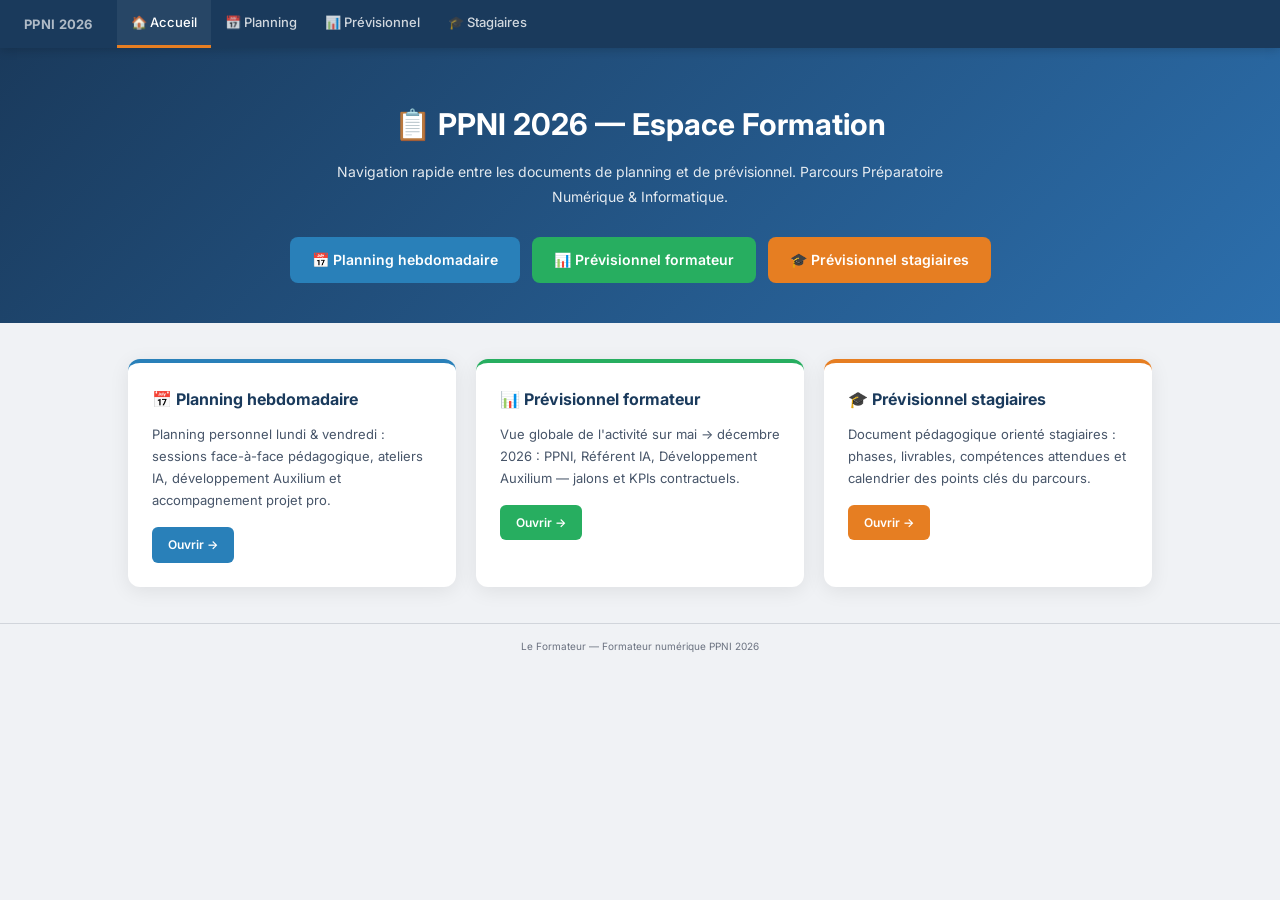
==== index.html @ 89e68cf4 "Initial commit — PPNI 2026 planning (arborescence restructurée)" ====
<!doctype html>
<html lang="fr">
  <head>
    <meta charset="UTF-8" />
    <meta name="viewport" content="width=device-width, initial-scale=1" />
    <title>Accueil — PPNI 2026</title>
    <link rel="preconnect" href="https://fonts.googleapis.com" />
    <link rel="preconnect" href="https://fonts.gstatic.com" crossorigin />
    <link
      href="https://fonts.googleapis.com/css2?family=Inter:wght@400;500;600;700&display=swap"
      rel="stylesheet"
    />
    <link rel="stylesheet" href="css/shared.css" />
    <style>
      .hero {
        background: linear-gradient(
          135deg,
          var(--brand-dark) 0%,
          var(--brand-mid) 100%
        );
        color: white;
        padding: 52px 32px 40px;
        text-align: center;
      }
      .hero h1 {
        font-size: 30px;
        font-weight: 700;
        margin-bottom: 12px;
      }
      .hero p {
        font-size: 14px;
        opacity: 0.88;
        max-width: 620px;
        margin: 0 auto 28px;
        line-height: 1.75;
      }
      .hero-nav {
        display: flex;
        flex-wrap: wrap;
        gap: 12px;
        justify-content: center;
      }
      .hero-nav a {
        display: inline-flex;
        align-items: center;
        gap: 7px;
        padding: 12px 22px;
        border-radius: 8px;
        text-decoration: none;
        font-weight: 600;
        font-size: 14px;
        color: white;
        transition:
          transform 0.18s,
          box-shadow 0.18s;
      }
      .hero-nav a:hover {
        transform: translateY(-2px);
        box-shadow: 0 8px 20px rgba(0, 0, 0, 0.22);
      }
      .btn-plan {
        background: #2980b9;
      }
      .btn-prev {
        background: #27ae60;
      }
      .btn-stag {
        background: #e67e22;
      }
      .card-grid {
        display: grid;
        grid-template-columns: repeat(auto-fit, minmax(280px, 1fr));
        gap: 20px;
        max-width: 1080px;
        margin: 36px auto;
        padding: 0 28px;
      }
      .card {
        background: white;
        border-radius: 12px;
        padding: 24px;
        box-shadow: 0 4px 20px rgba(0, 0, 0, 0.08);
        border-top: 4px solid;
        transition:
          transform 0.2s,
          box-shadow 0.2s;
      }
      .card:hover {
        transform: translateY(-3px);
        box-shadow: 0 8px 28px rgba(0, 0, 0, 0.13);
      }
      .card.c1 {
        border-color: #2980b9;
      }
      .card.c2 {
        border-color: #27ae60;
      }
      .card.c3 {
        border-color: #e67e22;
      }
      .card h2 {
        font-size: 16px;
        font-weight: 700;
        margin-bottom: 10px;
        color: var(--brand-dark);
      }
      .card p {
        font-size: 13px;
        line-height: 1.7;
        color: #475569;
        margin-bottom: 16px;
      }
      .card a.btn {
        display: inline-flex;
        align-items: center;
        gap: 6px;
        padding: 8px 16px;
        border-radius: 6px;
        text-decoration: none;
        font-weight: 600;
        font-size: 12px;
        color: white;
      }
      .card.c1 a.btn {
        background: #2980b9;
      }
      .card.c2 a.btn {
        background: #27ae60;
      }
      .card.c3 a.btn {
        background: #e67e22;
      }
      @media (max-width: 640px) {
        .hero {
          padding: 32px 16px 24px;
        }
        .hero h1 {
          font-size: 22px;
        }
        .card-grid {
          padding: 0 16px;
        }
      }
      @media print {
        .topbar {
          display: none;
        }
      }
    </style>
  </head>
  <body>
    <nav class="topbar">
      <span class="topbar-brand">PPNI 2026</span>
      <a href="index.html" class="active">🏠 Accueil</a>
      <a href="planning.html">📅 Planning</a>
      <a href="previsionnel.html">📊 Prévisionnel</a>
      <a href="previsionnel_stagiaire.html">🎓 Stagiaires</a>
    </nav>

    <div class="hero">
      <h1>📋 PPNI 2026 — Espace Formation</h1>
      <p>
        Navigation rapide entre les documents de planning et de prévisionnel.
        Parcours Préparatoire Numérique &amp; Informatique.
      </p>
      <div class="hero-nav">
        <a class="btn-plan" href="planning.html">📅 Planning hebdomadaire</a>
        <a class="btn-prev" href="previsionnel.html"
          >📊 Prévisionnel formateur</a
        >
        <a class="btn-stag" href="previsionnel_stagiaire.html"
          >🎓 Prévisionnel stagiaires</a
        >
      </div>
    </div>

    <div class="card-grid">
      <div class="card c1">
        <h2>📅 Planning hebdomadaire</h2>
        <p>
          Planning personnel lundi &amp; vendredi : sessions face-à-face
          pédagogique, ateliers IA, développement Auxilium et accompagnement
          projet pro.
        </p>
        <a class="btn" href="planning.html">Ouvrir →</a>
      </div>
      <div class="card c2">
        <h2>📊 Prévisionnel formateur</h2>
        <p>
          Vue globale de l'activité sur mai → décembre 2026 : PPNI, Référent IA,
          Développement Auxilium — jalons et KPIs contractuels.
        </p>
        <a class="btn" href="previsionnel.html">Ouvrir →</a>
      </div>
      <div class="card c3">
        <h2>🎓 Prévisionnel stagiaires</h2>
        <p>
          Document pédagogique orienté stagiaires : phases, livrables,
          compétences attendues et calendrier des points clés du parcours.
        </p>
        <a class="btn" href="previsionnel_stagiaire.html">Ouvrir →</a>
      </div>
    </div>

    <div class="footer">Le Formateur — Formateur numérique PPNI 2026</div>
  </body>
</html>
---- css/shared.css ----
/* ═══════════════════════════════════════════════
   PPNI 2026 — Styles partagés
   Harmonisation web moderne + impression A4 paysage
   ═══════════════════════════════════════════════ */

/* ── Google Font (Inter) ── */
@import url("https://fonts.googleapis.com/css2?family=Inter:wght@400;500;600;700&display=swap");

/* ── RESET ── */
*,
*::before,
*::after {
  box-sizing: border-box;
  margin: 0;
  padding: 0;
}

/* ── VARIABLES ── */
:root {
  --brand-dark: #1a3a5c;
  --brand-mid: #2c6fad;
  --brand-light: #e8eef7;
  --green: #27ae60;
  --green-light: #d5f5e3;
  --orange: #e67e22;
  --orange-light: #fdebd0;
  --blue: #2980b9;
  --blue-light: #d6e9f8;
  --red: #c0392b;
  --purple: #6c3483;
  --gray-bg: #f0f2f5;
  --gray-border: #e0e0e0;
  --text: #1f2937;
  --text-muted: #6b7280;
  --white: #ffffff;
  --shadow-sm: 0 1px 4px rgba(0, 0, 0, 0.07);
  --shadow-md: 0 4px 16px rgba(0, 0, 0, 0.1);
  --radius: 8px;
  --radius-sm: 5px;
}

/* ── BASE ── */
html {
  scroll-behavior: smooth;
}
body {
  font-family: "Inter", "Segoe UI", Arial, sans-serif;
  font-size: 13px;
  line-height: 1.6;
  background: var(--gray-bg);
  color: var(--text);
}

/* ── TOPBAR ── */
.topbar {
  position: sticky;
  top: 0;
  z-index: 100;
  display: flex;
  align-items: center;
  gap: 0;
  background: var(--brand-dark);
  padding: 0 24px;
  height: 48px;
  box-shadow: 0 2px 10px rgba(0, 0, 0, 0.18);
}
.topbar-brand {
  font-weight: 700;
  font-size: 13px;
  color: rgba(255, 255, 255, 0.65);
  margin-right: 24px;
  white-space: nowrap;
  letter-spacing: 0.3px;
}
.topbar a {
  display: inline-flex;
  align-items: center;
  height: 48px;
  padding: 0 14px;
  color: rgba(255, 255, 255, 0.8);
  text-decoration: none;
  font-size: 13px;
  font-weight: 500;
  border-bottom: 3px solid transparent;
  transition:
    color 0.15s,
    border-color 0.15s,
    background 0.15s;
}
.topbar a:hover {
  color: #fff;
  background: rgba(255, 255, 255, 0.08);
  border-bottom-color: rgba(255, 255, 255, 0.4);
}
.topbar a.active {
  color: #fff;
  border-bottom-color: var(--orange);
  background: rgba(255, 255, 255, 0.06);
}

/* ── PAGE WRAPPER ── */
.page-wrapper {
  max-width: 1280px;
  margin: 0 auto;
  padding: 24px 28px;
}

/* ── DOC HEADER ── */
.doc-header {
  background: linear-gradient(
    135deg,
    var(--brand-dark) 0%,
    var(--brand-mid) 100%
  );
  color: white;
  padding: 20px 24px;
  border-radius: var(--radius);
  margin-bottom: 18px;
  box-shadow: var(--shadow-md);
}
.doc-header h1 {
  font-size: 20px;
  font-weight: 700;
  margin-bottom: 6px;
}
.doc-header .meta {
  font-size: 12px;
  opacity: 0.88;
  line-height: 1.7;
}

/* ── SECTION BOX ── */
.section-box {
  background: var(--white);
  border-radius: var(--radius);
  box-shadow: var(--shadow-md);
  margin-bottom: 18px;
  overflow: hidden;
}
.section-box h2 {
  background: linear-gradient(
    135deg,
    var(--brand-dark) 0%,
    var(--brand-mid) 100%
  );
  color: white;
  padding: 10px 18px;
  font-size: 14px;
  font-weight: 600;
}
.section-box h2.gantt-title {
  background: #2c3e50;
}
.section-box h2.livrable-title {
  background: var(--red);
}
.section-box h2.kpi-title {
  background: var(--purple);
}

/* ── AXES SUMMARY CARDS ── */
.axes-summary {
  display: grid;
  grid-template-columns: repeat(auto-fit, minmax(280px, 1fr));
  gap: 14px;
  margin-bottom: 18px;
}
.axe-card {
  background: var(--white);
  border-radius: var(--radius);
  padding: 14px 18px;
  box-shadow: var(--shadow-sm);
  border-left: 5px solid;
}
.axe-card.phase1 {
  border-color: var(--blue);
  background: var(--blue-light);
}
.axe-card.phase2-axe1 {
  border-color: var(--green);
  background: var(--green-light);
}
.axe-card.phase2-axe2 {
  border-color: var(--orange);
  background: var(--orange-light);
}
.axe-card.ppni {
  border-color: var(--blue);
  background: var(--blue-light);
}
.axe-card.ia {
  border-color: var(--orange);
  background: var(--orange-light);
}
.axe-card.auxilium {
  border-color: var(--green);
  background: var(--green-light);
}
.axe-card h3 {
  font-size: 13px;
  font-weight: 600;
  margin-bottom: 6px;
}
.axe-card p {
  font-size: 11px;
  line-height: 1.5;
  color: #374151;
}

/* ── GANTT TABLE ── */
.gantt-scroll {
  overflow-x: auto;
}
table.gantt {
  width: 100%;
  border-collapse: collapse;
  font-size: 10px;
}
table.gantt th {
  background: #f5f5f5;
  color: #333;
  padding: 7px 4px;
  text-align: center;
  border: 1px solid #d0d0d0;
  font-weight: 600;
  white-space: nowrap;
}
table.gantt th.label-col {
  background: var(--brand-light);
  text-align: left;
  width: 175px;
  position: sticky;
  left: 0;
  z-index: 2;
}
table.gantt td {
  border: 1px solid var(--gray-border);
  padding: 2px;
  height: 28px;
  text-align: center;
  vertical-align: middle;
}
td.label {
  background: var(--brand-light);
  font-weight: 600;
  padding: 4px 10px;
  border: 1px solid #d0d0d0;
  width: 175px;
  position: sticky;
  left: 0;
  z-index: 1;
  font-size: 11px;
}
td.label-sub {
  background: #f5f5f5;
  padding: 3px 10px 3px 22px;
  font-size: 10px;
  color: #666;
  font-style: italic;
  border: 1px solid #d0d0d0;
  width: 175px;
  position: sticky;
  left: 0;
  z-index: 1;
}

/* Cell classes */
.phase1-cell {
  background: #dbeafe;
  color: #1e3a8a;
  font-weight: 500;
}
.axe1-cell {
  background: var(--green-light);
  color: #14532d;
  font-weight: 500;
}
.axe2-cell {
  background: var(--orange-light);
  color: #7c2d12;
  font-weight: 500;
}
.conge-cell {
  background: #f3f4f6;
  color: #9ca3af;
  font-style: italic;
}
.empty-cell {
  background: #fafafa;
}
.empty-m {
  background: #f4f4f4;
}

td.b-ppni {
  background: var(--blue);
}
td.b-ppni-l {
  background: #6dafd4;
}
td.b-ia {
  background: var(--orange);
}
td.b-ia-l {
  background: #f0a050;
}
td.b-aux {
  background: var(--green);
}
td.b-aux-l {
  background: #58c882;
}
td.conge {
  background: repeating-linear-gradient(
    45deg,
    #ffe5e5 0px,
    #ffe5e5 5px,
    #fff5f5 5px,
    #fff5f5 10px
  );
}
td.ms-ppni {
  background: var(--blue);
  border-right: 4px solid var(--red) !important;
}
td.ms-ia {
  background: var(--orange);
  border-right: 4px solid var(--red) !important;
}
td.ms-aux {
  background: var(--green);
  border-right: 4px solid var(--red) !important;
}
th.conge-th {
  background: var(--red) !important;
  font-style: italic;
  font-size: 10px !important;
}

/* Section headers */
tr.sec-hdr td {
  padding: 5px 10px;
  font-size: 11px;
  font-weight: 700;
  height: auto;
  text-align: left;
  border-top: 2px solid var(--brand-dark);
  border-bottom: 2px solid var(--brand-dark);
}
tr.sec-hdr.phase1-hdr td {
  background: #c8e6c9;
  color: #14532d;
}
tr.sec-hdr.axe1-hdr td {
  background: #bbdefb;
  color: #1e3a8a;
}
tr.sec-hdr.axe2-hdr td {
  background: #ffe0b2;
  color: #7c2d12;
}
tr.sec-hdr.ppni-hdr td {
  background: var(--blue);
  color: white;
  border-color: var(--blue);
}
tr.sec-hdr.ia-hdr td {
  background: var(--orange);
  color: white;
  border-color: var(--orange);
}
tr.sec-hdr.aux-hdr td {
  background: var(--green);
  color: white;
  border-color: var(--green);
}

.bt {
  display: block;
  font-size: 9px;
  font-weight: 600;
  line-height: 1.3;
  padding: 0 4px;
  color: inherit;
  white-space: nowrap;
  overflow: hidden;
  text-overflow: ellipsis;
}
td.b-ppni .bt,
td.b-ppni-l .bt,
td.b-ia .bt,
td.b-ia-l .bt,
td.b-aux .bt,
td.b-aux-l .bt,
td.ms-ppni .bt,
td.ms-ia .bt,
td.ms-aux .bt {
  color: white;
}

.mf {
  display: inline-block;
  background: var(--red);
  color: white;
  font-size: 8px;
  font-weight: bold;
  padding: 1px 4px;
  border-radius: 2px;
  margin-left: 3px;
  vertical-align: middle;
}

/* ── GENERIC TABLE (lt / comp / kt) ── */
table.lt,
table.comp,
table.kt {
  width: 100%;
  border-collapse: collapse;
}
table.lt th,
table.comp th {
  background: #f5f5f5;
  color: #333;
  padding: 9px 12px;
  text-align: left;
  font-size: 11px;
  font-weight: 600;
  border-bottom: 2px solid var(--brand-dark);
}
table.lt td,
table.comp td {
  padding: 8px 12px;
  font-size: 11px;
  border-bottom: 1px solid var(--gray-border);
  vertical-align: top;
}
table.lt tr:nth-child(even),
table.comp tr:nth-child(even) {
  background: #f9fafb;
}

table.kt th {
  background: var(--purple);
  color: white;
  padding: 9px 12px;
  font-size: 11px;
  text-align: left;
}
table.kt td {
  padding: 7px 12px;
  font-size: 11px;
  border-bottom: 1px solid #f0f0f0;
  vertical-align: middle;
}
table.kt tr:nth-child(even) td {
  background: #faf5ff;
}
.cible {
  font-weight: bold;
  color: var(--purple);
}

/* ── BADGES ── */
.dbadge {
  display: inline-block;
  background: var(--red);
  color: white;
  padding: 2px 9px;
  border-radius: 4px;
  font-size: 10px;
  font-weight: bold;
  white-space: nowrap;
}
.axe-tag {
  display: inline-block;
  padding: 2px 8px;
  border-radius: 4px;
  font-size: 10px;
  font-weight: bold;
  white-space: nowrap;
}
.axe-tag.phase1 {
  background: #c8e6c9;
  color: #14532d;
}
.axe-tag.axe1 {
  background: #bbdefb;
  color: #1e3a8a;
}
.axe-tag.axe2 {
  background: #ffe0b2;
  color: #7c2d12;
}
.axe-tag.ppni {
  background: var(--blue-light);
  color: #1a6ca0;
}
.axe-tag.ia {
  background: var(--orange-light);
  color: #b25000;
}
.axe-tag.aux {
  background: var(--green-light);
  color: #1a7a48;
}
.comp-check {
  color: var(--green);
  font-weight: bold;
}

/* ── PRINT BUTTON ── */
.print-btn {
  display: inline-flex;
  align-items: center;
  gap: 7px;
  padding: 9px 22px;
  background: var(--brand-dark);
  color: white;
  border: none;
  border-radius: var(--radius);
  font-size: 13px;
  font-family: inherit;
  font-weight: 600;
  cursor: pointer;
  transition: background 0.18s;
}
.print-btn:hover {
  background: var(--brand-mid);
}

/* ── FOOTER ── */
.footer {
  text-align: center;
  font-size: 10px;
  color: var(--text-muted);
  margin-top: 18px;
  padding: 14px 0 6px;
  border-top: 1px solid #d1d5db;
}

/* ── PRINT ── */
@media print {
  @page {
    size: A4 landscape;
    margin: 10mm 12mm;
  }

  html,
  body {
    background: white !important;
    padding: 0;
    margin: 0;
    font-size: 10px;
    color: #000;
    width: 277mm;
  }

  .topbar {
    display: none !important;
  }
  .print-btn {
    display: none !important;
  }

  .page-wrapper {
    padding: 0;
    max-width: 100%;
  }

  .doc-header {
    border-radius: 0;
    padding: 8px 12px;
    margin-bottom: 8px;
    box-shadow: none;
    print-color-adjust: exact;
    -webkit-print-color-adjust: exact;
  }
  .doc-header h1 {
    font-size: 14px;
  }
  .doc-header .meta {
    font-size: 8.5px;
  }

  .axes-summary {
    gap: 7px;
    margin-bottom: 8px;
  }
  .axe-card {
    padding: 6px 10px;
    box-shadow: none;
    print-color-adjust: exact;
    -webkit-print-color-adjust: exact;
  }
  .axe-card h3 {
    font-size: 10px;
  }
  .axe-card p {
    font-size: 9px;
  }

  .section-box {
    box-shadow: none;
    margin-bottom: 8px;
  }
  .section-box h2 {
    padding: 5px 10px;
    font-size: 11px;
    print-color-adjust: exact;
    -webkit-print-color-adjust: exact;
  }

  table.gantt th {
    font-size: 8px;
    padding: 3px 2px;
  }
  table.gantt th.label-col {
    width: 130px;
  }
  td.label {
    font-size: 9px;
    padding: 2px 6px;
    width: 130px;
  }
  td.label-sub {
    font-size: 8px;
    padding: 2px 6px;
    width: 130px;
  }
  table.gantt td {
    height: 18px;
  }
  .bt {
    font-size: 7.5px;
  }
  .mf {
    font-size: 7px;
  }

  tr.sec-hdr td {
    padding: 3px 8px;
    font-size: 9px;
    print-color-adjust: exact;
    -webkit-print-color-adjust: exact;
  }

  table.lt th,
  table.lt td,
  table.comp th,
  table.comp td,
  table.kt th,
  table.kt td {
    font-size: 9px;
    padding: 4px 8px;
  }
  table.lt th,
  table.comp th,
  table.kt th {
    print-color-adjust: exact;
    -webkit-print-color-adjust: exact;
  }
  .dbadge {
    font-size: 8px;
    padding: 1px 5px;
  }
  .axe-tag {
    font-size: 8px;
    padding: 1px 5px;
  }
  .footer {
    font-size: 8px;
    margin-top: 6px;
  }

  .section-box.break-before {
    page-break-before: always;
  }

  /* Forcer les couleurs de fond en impression */
  td.b-ppni,
  td.b-ppni-l,
  td.b-ia,
  td.b-ia-l,
  td.b-aux,
  td.b-aux-l,
  td.ms-ppni,
  td.ms-ia,
  td.ms-aux,
  .phase1-cell,
  .axe1-cell,
  .axe2-cell,
  .conge-cell {
    print-color-adjust: exact;
    -webkit-print-color-adjust: exact;
  }
}

/* ── COURS PAGES ── */

/* Cellule gantt cliquable */
.gantt-clickable {
  cursor: pointer;
  transition: filter 0.15s;
}
.gantt-clickable:hover {
  filter: brightness(0.9);
}
.gantt-link {
  display: flex;
  align-items: center;
  justify-content: center;
  width: 100%;
  height: 100%;
  color: inherit;
  text-decoration: none;
}
.gantt-link:hover .bt {
  text-decoration: underline;
}

/* Sommaire / arborescence */
.cours-sommaire {
  background: var(--brand-light);
  border-radius: var(--radius-sm);
  padding: 14px 18px;
  margin: 16px 18px;
  border-left: 4px solid var(--brand-mid);
}
.cours-sommaire h3 {
  font-size: 12px;
  font-weight: 700;
  color: var(--brand-dark);
  margin-bottom: 10px;
}
.cours-sommaire ol {
  padding-left: 18px;
  margin: 0;
}
.cours-sommaire li {
  margin-bottom: 5px;
  font-size: 12px;
}
.cours-sommaire a {
  color: var(--brand-mid);
  text-decoration: none;
  font-weight: 500;
}
.cours-sommaire a:hover {
  text-decoration: underline;
}

/* Section de cours */
.cours-section {
  padding: 18px 18px 10px;
  border-bottom: 1px solid var(--gray-border);
}
.cours-section:last-child {
  border-bottom: none;
}
.cours-section h3 {
  font-size: 14px;
  font-weight: 700;
  color: var(--brand-dark);
  margin-bottom: 4px;
}
.cours-section .section-meta {
  font-size: 11px;
  color: var(--text-muted);
  margin-bottom: 14px;
}

/* Intro FALC */
.falc-intro {
  background: linear-gradient(135deg, #e8f4fd, #f0f9ff);
  border: 1px solid #b3d9f5;
  border-radius: var(--radius-sm);
  padding: 12px 16px;
  margin-bottom: 16px;
  font-size: 13px;
  font-weight: 500;
  color: #1a3a5c;
  line-height: 1.6;
}
.falc-intro strong {
  font-size: 14px;
  display: block;
  margin-bottom: 4px;
}

/* Grille 70-20-10 */
.module-grid {
  display: grid;
  grid-template-columns: repeat(auto-fit, minmax(220px, 1fr));
  gap: 12px;
  margin-bottom: 16px;
}
.module-card {
  border-radius: var(--radius-sm);
  padding: 12px 14px;
  box-shadow: var(--shadow-sm);
}
.module-card.pratique {
  background: #f0fdf4;
  border-left: 4px solid var(--green);
}
.module-card.collaboration {
  background: #eff6ff;
  border-left: 4px solid var(--blue);
}
.module-card.theorie {
  background: #fefce8;
  border-left: 4px solid #ca8a04;
}
.module-tag {
  display: inline-block;
  padding: 2px 9px;
  border-radius: 10px;
  font-size: 10px;
  font-weight: 700;
  margin-bottom: 8px;
  text-transform: uppercase;
  letter-spacing: 0.4px;
}
.module-tag.pratique {
  background: var(--green);
  color: white;
}
.module-tag.collaboration {
  background: var(--blue);
  color: white;
}
.module-tag.theorie {
  background: #ca8a04;
  color: white;
}
.module-card h4 {
  font-size: 12px;
  font-weight: 700;
  margin-bottom: 6px;
  color: var(--text);
}
.module-card ul {
  padding-left: 16px;
  margin: 0;
}
.module-card li {
  font-size: 11px;
  margin-bottom: 3px;
  line-height: 1.5;
}
.module-card .duree {
  display: inline-block;
  font-size: 10px;
  color: var(--text-muted);
  margin-top: 8px;
  font-style: italic;
}

/* Checklist de livrable */
.checklist {
  list-style: none;
  padding: 0;
  margin: 0;
}
.checklist li {
  display: flex;
  align-items: flex-start;
  gap: 8px;
  font-size: 12px;
  padding: 6px 0;
  border-bottom: 1px solid #f0f0f0;
  line-height: 1.5;
}
.checklist li:last-child {
  border-bottom: none;
}
.checklist li::before {
  content: "☐";
  font-size: 14px;
  color: var(--brand-mid);
  flex-shrink: 0;
  margin-top: 1px;
}

/* Ressources */
.ressource-grid {
  display: grid;
  grid-template-columns: repeat(auto-fit, minmax(200px, 1fr));
  gap: 12px;
  padding: 16px 18px;
}
.ressource-card {
  background: #f9fafb;
  border: 1px solid var(--gray-border);
  border-radius: var(--radius-sm);
  padding: 12px 14px;
}
.ressource-card h4 {
  font-size: 12px;
  font-weight: 700;
  margin-bottom: 6px;
  color: var(--brand-dark);
}
.ressource-card p {
  font-size: 11px;
  color: var(--text-muted);
  line-height: 1.5;
}

/* Séance header */
.seance-header {
  display: flex;
  align-items: center;
  gap: 10px;
  padding: 10px 18px;
  background: #f8fafc;
  border-bottom: 1px solid var(--gray-border);
}
.seance-badge {
  display: inline-block;
  background: var(--brand-dark);
  color: white;
  font-size: 11px;
  font-weight: 700;
  padding: 3px 10px;
  border-radius: 4px;
  white-space: nowrap;
}
.seance-badge.lundi {
  background: #1a3a5c;
}
.seance-badge.vendredi {
  background: #2c6fad;
}
.seance-info {
  font-size: 11px;
  color: var(--text-muted);
}

@media print {
  .cours-sommaire,
  .module-card,
  .ressource-card {
    box-shadow: none;
    print-color-adjust: exact;
    -webkit-print-color-adjust: exact;
  }
  .gantt-link {
    pointer-events: none;
  }
}

/* ── RESPONSIVE ── */
@media (max-width: 1100px) {
  .page-wrapper {
    padding: 16px;
  }
  table.gantt {
    font-size: 9px;
  }
  td.label,
  table.gantt th.label-col {
    width: 140px;
  }
}
@media (max-width: 640px) {
  .topbar-brand {
    display: none;
  }
  .topbar a {
    padding: 0 10px;
    font-size: 12px;
  }
}
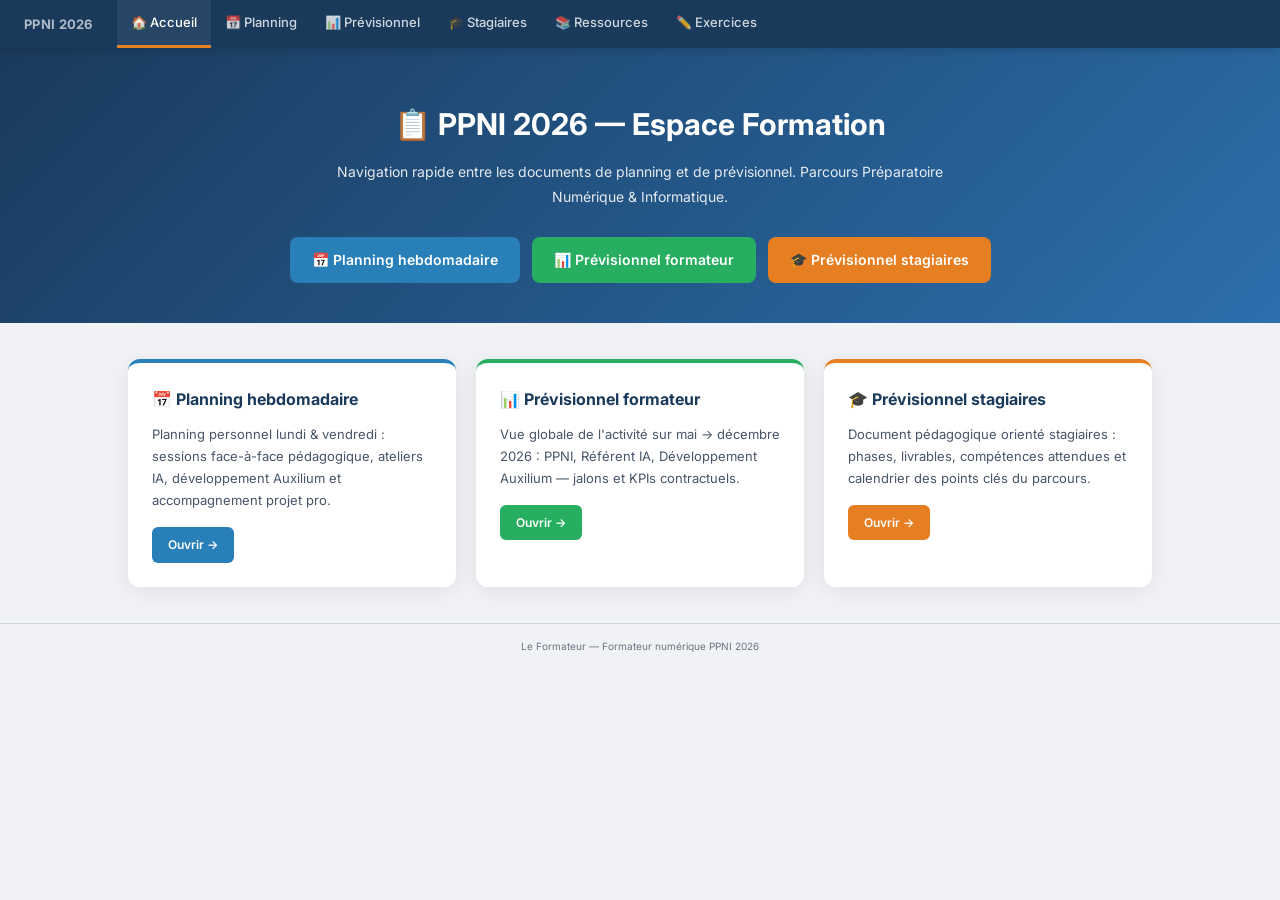
==== commit 4b2e58b9: "Ajouter ressources pedagogiques et exercices interactifs S1-S2" ====
--- a/index.html
+++ b/index.html
@@ -155,6 +155,8 @@
       <a href="planning.html">📅 Planning</a>
       <a href="previsionnel.html">📊 Prévisionnel</a>
       <a href="previsionnel_stagiaire.html">🎓 Stagiaires</a>
+      <a href="ressources/index.html">📚 Ressources</a>
+      <a href="exercices/index.html">✏️ Exercices</a>
     </nav>
 
     <div class="hero">
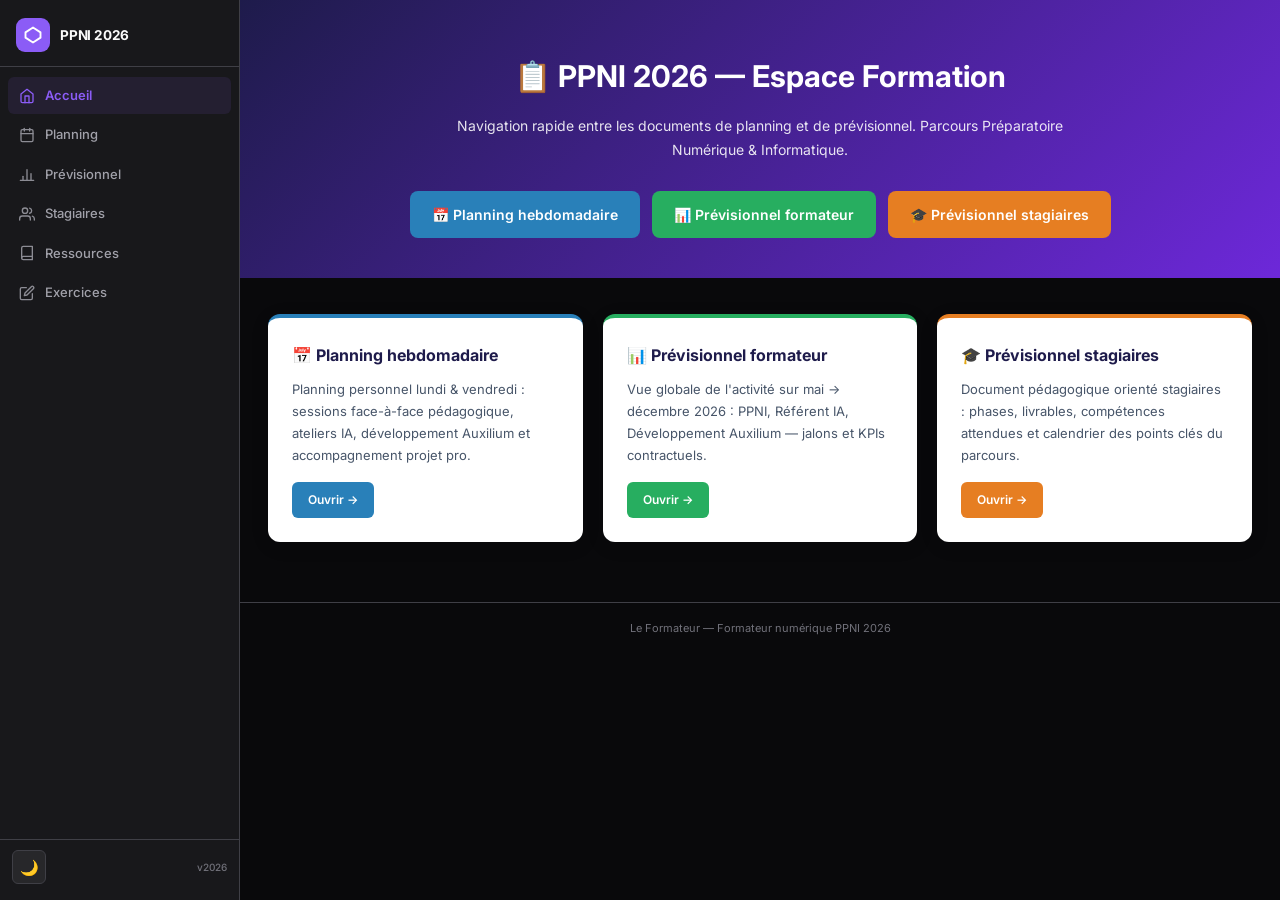
==== commit f6ec4f0f: "Refonte UX/UI v2026 — sidebar fixe, dark/light mode, design system violet" ====
--- a/index.html
+++ b/index.html
@@ -10,6 +10,7 @@
       href="https://fonts.googleapis.com/css2?family=Inter:wght@400;500;600;700&display=swap"
       rel="stylesheet"
     />
+    <script>(function(){var t=localStorage.getItem('ppni-theme')||'dark';document.documentElement.setAttribute('data-theme',t);})();</script>
     <link rel="stylesheet" href="css/shared.css" />
     <style>
       .hero {
@@ -149,15 +150,54 @@
     </style>
   </head>
   <body>
-    <nav class="topbar">
-      <span class="topbar-brand">PPNI 2026</span>
-      <a href="index.html" class="active">🏠 Accueil</a>
-      <a href="planning.html">📅 Planning</a>
-      <a href="previsionnel.html">📊 Prévisionnel</a>
-      <a href="previsionnel_stagiaire.html">🎓 Stagiaires</a>
-      <a href="ressources/index.html">📚 Ressources</a>
-      <a href="exercices/index.html">✏️ Exercices</a>
-    </nav>
+    <aside class="sidebar" id="sidebar">
+      <div class="sidebar-brand">
+        <div class="brand-logo">
+          <svg width="18" height="18" viewBox="0 0 24 24" fill="none" stroke="currentColor" stroke-width="2.5" stroke-linecap="round" stroke-linejoin="round"><polygon points="12 2 22 8.5 22 15.5 12 22 2 15.5 2 8.5"/></svg>
+        </div>
+        <span class="brand-text">PPNI 2026</span>
+      </div>
+      <nav class="sidebar-nav">
+        <a href="index.html" class="nav-item active">
+          <span class="nav-icon"><svg width="16" height="16" viewBox="0 0 24 24" fill="none" stroke="currentColor" stroke-width="2" stroke-linecap="round" stroke-linejoin="round"><path d="m3 9 9-7 9 7v11a2 2 0 0 1-2 2H5a2 2 0 0 1-2-2z"/><polyline points="9 22 9 12 15 12 15 22"/></svg></span>
+          <span>Accueil</span>
+        </a>
+        <a href="planning.html" class="nav-item">
+          <span class="nav-icon"><svg width="16" height="16" viewBox="0 0 24 24" fill="none" stroke="currentColor" stroke-width="2" stroke-linecap="round" stroke-linejoin="round"><rect x="3" y="4" width="18" height="18" rx="2" ry="2"/><line x1="16" y1="2" x2="16" y2="6"/><line x1="8" y1="2" x2="8" y2="6"/><line x1="3" y1="10" x2="21" y2="10"/></svg></span>
+          <span>Planning</span>
+        </a>
+        <a href="previsionnel.html" class="nav-item">
+          <span class="nav-icon"><svg width="16" height="16" viewBox="0 0 24 24" fill="none" stroke="currentColor" stroke-width="2" stroke-linecap="round" stroke-linejoin="round"><line x1="18" y1="20" x2="18" y2="10"/><line x1="12" y1="20" x2="12" y2="4"/><line x1="6" y1="20" x2="6" y2="14"/><line x1="2" y1="20" x2="22" y2="20"/></svg></span>
+          <span>Prévisionnel</span>
+        </a>
+        <a href="previsionnel_stagiaire.html" class="nav-item">
+          <span class="nav-icon"><svg width="16" height="16" viewBox="0 0 24 24" fill="none" stroke="currentColor" stroke-width="2" stroke-linecap="round" stroke-linejoin="round"><path d="M17 21v-2a4 4 0 0 0-4-4H5a4 4 0 0 0-4 4v2"/><circle cx="9" cy="7" r="4"/><path d="M23 21v-2a4 4 0 0 0-3-3.87"/><path d="M16 3.13a4 4 0 0 1 0 7.75"/></svg></span>
+          <span>Stagiaires</span>
+        </a>
+        <a href="ressources/index.html" class="nav-item">
+          <span class="nav-icon"><svg width="16" height="16" viewBox="0 0 24 24" fill="none" stroke="currentColor" stroke-width="2" stroke-linecap="round" stroke-linejoin="round"><path d="M4 19.5A2.5 2.5 0 0 1 6.5 17H20"/><path d="M6.5 2H20v20H6.5A2.5 2.5 0 0 1 4 19.5v-15A2.5 2.5 0 0 1 6.5 2z"/></svg></span>
+          <span>Ressources</span>
+        </a>
+        <a href="exercices/index.html" class="nav-item">
+          <span class="nav-icon"><svg width="16" height="16" viewBox="0 0 24 24" fill="none" stroke="currentColor" stroke-width="2" stroke-linecap="round" stroke-linejoin="round"><path d="M11 4H4a2 2 0 0 0-2 2v14a2 2 0 0 0 2 2h14a2 2 0 0 0 2-2v-7"/><path d="M18.5 2.5a2.121 2.121 0 0 1 3 3L12 15l-4 1 1-4 9.5-9.5z"/></svg></span>
+          <span>Exercices</span>
+        </a>
+      </nav>
+      <div class="sidebar-footer">
+        <button class="theme-toggle" onclick="toggleTheme()" title="Changer le thème">
+          <span class="theme-icon">🌙</span>
+        </button>
+        <span class="sidebar-version">v2026</span>
+      </div>
+    </aside>
+    <main class="main-content">
+    <div class="sidebar-overlay" onclick="closeSidebar()"></div>
+    <header class="mobile-topbar">
+      <button class="hamburger" onclick="toggleSidebar()" aria-label="Menu">
+        <svg width="18" height="18" viewBox="0 0 24 24" fill="none" stroke="currentColor" stroke-width="2" stroke-linecap="round" stroke-linejoin="round"><line x1="3" y1="6" x2="21" y2="6"/><line x1="3" y1="12" x2="21" y2="12"/><line x1="3" y1="18" x2="21" y2="18"/></svg>
+      </button>
+      <span class="mobile-brand">PPNI 2026</span>
+    </header>
 
     <div class="hero">
       <h1>📋 PPNI 2026 — Espace Formation</h1>
@@ -205,5 +245,7 @@
     </div>
 
     <div class="footer">Le Formateur — Formateur numérique PPNI 2026</div>
+    </main>
+    <script src="js/app.js"></script>
   </body>
 </html>
--- a/css/shared.css
+++ b/css/shared.css
@@ -1,6 +1,6 @@
-/* ═══════════════════════════════════════════════
-   PPNI 2026 — Styles partagés
-   Harmonisation web moderne + impression A4 paysage
+﻿/* ═══════════════════════════════════════════════
+   PPNI 2026 — Design System v2 · Vercel/Linear style
+   Dark mode par défaut · Sidebar latérale · Violet/Purple
    ═══════════════════════════════════════════════ */
 
 /* ── Google Font (Inter) ── */
@@ -15,150 +15,405 @@
   padding: 0;
 }
 
-/* ── VARIABLES ── */
+/* ═══════════════════════════════════════════════
+   VARIABLES — Dark mode (défaut)
+   ═══════════════════════════════════════════════ */
 :root {
-  --brand-dark: #1a3a5c;
-  --brand-mid: #2c6fad;
-  --brand-light: #e8eef7;
-  --green: #27ae60;
-  --green-light: #d5f5e3;
-  --orange: #e67e22;
-  --orange-light: #fdebd0;
-  --blue: #2980b9;
-  --blue-light: #d6e9f8;
-  --red: #c0392b;
-  --purple: #6c3483;
-  --gray-bg: #f0f2f5;
-  --gray-border: #e0e0e0;
-  --text: #1f2937;
-  --text-muted: #6b7280;
+  --bg: #09090b;
+  --surface: #18181b;
+  --surface-2: #27272a;
+  --surface-3: #3f3f46;
+  --border: #3f3f46;
+  --border-subtle: rgba(255, 255, 255, 0.06);
+  --text: #fafafa;
+  --text-muted: #a1a1aa;
+  --text-faint: #71717a;
+  --accent: #8b5cf6;
+  --accent-hover: #7c3aed;
+  --accent-glow: rgba(139, 92, 246, 0.22);
+  --accent-subtle: rgba(139, 92, 246, 0.1);
+  --cyan: #06b6d4;
+  --cyan-subtle: rgba(6, 182, 212, 0.12);
+  --green: #22c55e;
+  --green-subtle: rgba(34, 197, 94, 0.12);
+  --orange: #f97316;
+  --orange-subtle: rgba(249, 115, 22, 0.12);
+  --red: #ef4444;
+  --red-subtle: rgba(239, 68, 68, 0.12);
+  --yellow: #eab308;
+  --gradient-header: linear-gradient(135deg, #1e1b4b 0%, #4c1d95 60%, #6d28d9 100%);
+  --gradient-accent: linear-gradient(135deg, var(--accent) 0%, var(--cyan) 100%);
+  --sidebar-width: 240px;
+  --shadow-sm: 0 1px 6px rgba(0, 0, 0, 0.35);
+  --shadow-md: 0 4px 24px rgba(0, 0, 0, 0.45);
+  --shadow-lg: 0 8px 40px rgba(0, 0, 0, 0.5);
+  --radius: 10px;
+  --radius-sm: 6px;
+  --radius-lg: 14px;
+  /* Legacy compat */
+  --brand-dark: #1e1b4b;
+  --brand-mid: #6d28d9;
+  --brand-light: rgba(109, 40, 217, 0.14);
+  --blue: #06b6d4;
+  --blue-light: rgba(6, 182, 212, 0.12);
+  --green-light: rgba(34, 197, 94, 0.12);
+  --orange-light: rgba(249, 115, 22, 0.12);
+  --purple: #8b5cf6;
+  --gray-bg: #09090b;
+  --gray-border: #3f3f46;
+  --white: #fafafa;
+}
+
+/* ═══════════════════════════════════════════════
+   VARIABLES — Light mode
+   ═══════════════════════════════════════════════ */
+html[data-theme="light"] {
+  --bg: #fafafa;
+  --surface: #ffffff;
+  --surface-2: #f4f4f5;
+  --surface-3: #e4e4e7;
+  --border: #e4e4e7;
+  --border-subtle: rgba(0, 0, 0, 0.06);
+  --text: #18181b;
+  --text-muted: #71717a;
+  --text-faint: #a1a1aa;
+  --accent: #7c3aed;
+  --accent-hover: #6d28d9;
+  --accent-glow: rgba(124, 58, 237, 0.15);
+  --accent-subtle: rgba(124, 58, 237, 0.08);
+  --cyan: #0891b2;
+  --cyan-subtle: rgba(8, 145, 178, 0.1);
+  --green: #16a34a;
+  --green-subtle: rgba(22, 163, 74, 0.1);
+  --orange: #ea580c;
+  --orange-subtle: rgba(234, 88, 12, 0.1);
+  --red: #dc2626;
+  --red-subtle: rgba(220, 38, 38, 0.1);
+  --yellow: #ca8a04;
+  --gradient-header: linear-gradient(135deg, #1e3a8a 0%, #5b21b6 60%, #7c3aed 100%);
+  --shadow-sm: 0 1px 4px rgba(0, 0, 0, 0.07);
+  --shadow-md: 0 4px 20px rgba(0, 0, 0, 0.1);
+  --shadow-lg: 0 8px 32px rgba(0, 0, 0, 0.12);
+  --brand-dark: #1e3a8a;
+  --brand-mid: #7c3aed;
+  --brand-light: rgba(124, 58, 237, 0.08);
+  --blue: #0891b2;
+  --blue-light: rgba(8, 145, 178, 0.1);
+  --green-light: rgba(22, 163, 74, 0.1);
+  --orange-light: rgba(234, 88, 12, 0.1);
+  --purple: #7c3aed;
+  --gray-bg: #fafafa;
+  --gray-border: #e4e4e7;
   --white: #ffffff;
-  --shadow-sm: 0 1px 4px rgba(0, 0, 0, 0.07);
-  --shadow-md: 0 4px 16px rgba(0, 0, 0, 0.1);
-  --radius: 8px;
-  --radius-sm: 5px;
-}
-
-/* ── BASE ── */
+}
+
+/* ═══════════════════════════════════════════════
+   ANIMATIONS
+   ═══════════════════════════════════════════════ */
+@keyframes fadeInUp {
+  from { opacity: 0; transform: translateY(14px); }
+  to { opacity: 1; transform: translateY(0); }
+}
+@keyframes glow-pulse {
+  0%, 100% { box-shadow: 0 0 16px var(--accent-glow); }
+  50% { box-shadow: 0 0 28px var(--accent-glow), 0 0 8px var(--accent-glow); }
+}
+
+/* ═══════════════════════════════════════════════
+   BASE
+   ═══════════════════════════════════════════════ */
 html {
   scroll-behavior: smooth;
 }
 body {
   font-family: "Inter", "Segoe UI", Arial, sans-serif;
+  font-size: 15px;
+  line-height: 1.65;
+  background: var(--bg);
+  color: var(--text);
+  -webkit-font-smoothing: antialiased;
+  padding-left: var(--sidebar-width);
+  min-height: 100vh;
+  transition: background 0.2s, color 0.2s;
+}
+
+/* ═══════════════════════════════════════════════
+   SIDEBAR
+   ═══════════════════════════════════════════════ */
+.sidebar {
+  position: fixed;
+  left: 0;
+  top: 0;
+  width: var(--sidebar-width);
+  height: 100vh;
+  overflow-y: auto;
+  overflow-x: hidden;
+  z-index: 200;
+  background: var(--surface);
+  border-right: 1px solid var(--border);
+  display: flex;
+  flex-direction: column;
+  transition: transform 0.28s cubic-bezier(0.4, 0, 0.2, 1), box-shadow 0.28s;
+}
+.sidebar::-webkit-scrollbar { width: 3px; }
+.sidebar::-webkit-scrollbar-track { background: transparent; }
+.sidebar::-webkit-scrollbar-thumb { background: var(--border); border-radius: 2px; }
+
+.sidebar-brand {
+  display: flex;
+  align-items: center;
+  gap: 10px;
+  padding: 18px 16px 14px;
+  border-bottom: 1px solid var(--border);
+  flex-shrink: 0;
+}
+.brand-logo {
+  width: 34px;
+  height: 34px;
+  background: var(--accent);
+  border-radius: 9px;
+  display: flex;
+  align-items: center;
+  justify-content: center;
+  color: white;
+  flex-shrink: 0;
+  animation: glow-pulse 3s ease-in-out infinite;
+}
+.brand-text {
+  font-size: 13.5px;
+  font-weight: 700;
+  color: var(--text);
+  letter-spacing: -0.2px;
+}
+
+.sidebar-nav {
+  flex: 1;
+  padding: 10px 8px;
+  display: flex;
+  flex-direction: column;
+  gap: 2px;
+}
+.nav-section-label {
+  font-size: 10px;
+  font-weight: 600;
+  color: var(--text-faint);
+  text-transform: uppercase;
+  letter-spacing: 0.7px;
+  padding: 10px 10px 4px;
+}
+.nav-item {
+  display: flex;
+  align-items: center;
+  gap: 9px;
+  padding: 8px 10px;
+  border-radius: var(--radius-sm);
+  text-decoration: none;
+  color: var(--text-muted);
   font-size: 13px;
-  line-height: 1.6;
-  background: var(--gray-bg);
+  font-weight: 500;
+  transition: background 0.15s, color 0.15s;
+  white-space: nowrap;
+  overflow: hidden;
+}
+.nav-item:hover {
+  background: var(--surface-2);
   color: var(--text);
 }
-
-/* ── TOPBAR ── */
-.topbar {
+.nav-item.active {
+  background: var(--accent-subtle);
+  color: var(--accent);
+  font-weight: 600;
+}
+.nav-icon {
+  width: 18px;
+  height: 18px;
+  display: flex;
+  align-items: center;
+  justify-content: center;
+  flex-shrink: 0;
+  opacity: 0.85;
+}
+.nav-item.active .nav-icon { opacity: 1; }
+
+.sidebar-footer {
+  padding: 10px 12px 16px;
+  border-top: 1px solid var(--border);
+  display: flex;
+  align-items: center;
+  justify-content: space-between;
+  flex-shrink: 0;
+}
+.theme-toggle {
+  width: 34px;
+  height: 34px;
+  border-radius: var(--radius-sm);
+  border: 1px solid var(--border);
+  background: var(--surface-2);
+  cursor: pointer;
+  display: flex;
+  align-items: center;
+  justify-content: center;
+  font-size: 15px;
+  transition: background 0.15s, border-color 0.15s, box-shadow 0.15s;
+  color: var(--text-muted);
+  line-height: 1;
+}
+.theme-toggle:hover {
+  background: var(--accent-subtle);
+  border-color: var(--accent);
+  box-shadow: 0 0 12px var(--accent-glow);
+}
+.sidebar-version {
+  font-size: 10px;
+  color: var(--text-faint);
+  font-weight: 500;
+}
+
+/* ═══════════════════════════════════════════════
+   MOBILE — Hamburger + Overlay
+   ═══════════════════════════════════════════════ */
+.mobile-topbar {
+  display: none;
+  align-items: center;
+  gap: 12px;
+  padding: 12px 16px;
+  background: var(--surface);
+  border-bottom: 1px solid var(--border);
   position: sticky;
   top: 0;
   z-index: 100;
+}
+.mobile-brand {
+  font-size: 14px;
+  font-weight: 700;
+  color: var(--text);
+}
+.hamburger {
+  width: 36px;
+  height: 36px;
+  border-radius: var(--radius-sm);
+  border: 1px solid var(--border);
+  background: var(--surface-2);
+  cursor: pointer;
   display: flex;
   align-items: center;
-  gap: 0;
-  background: var(--brand-dark);
-  padding: 0 24px;
-  height: 48px;
-  box-shadow: 0 2px 10px rgba(0, 0, 0, 0.18);
-}
-.topbar-brand {
-  font-weight: 700;
-  font-size: 13px;
-  color: rgba(255, 255, 255, 0.65);
-  margin-right: 24px;
-  white-space: nowrap;
-  letter-spacing: 0.3px;
-}
-.topbar a {
-  display: inline-flex;
-  align-items: center;
-  height: 48px;
-  padding: 0 14px;
-  color: rgba(255, 255, 255, 0.8);
-  text-decoration: none;
-  font-size: 13px;
-  font-weight: 500;
-  border-bottom: 3px solid transparent;
-  transition:
-    color 0.15s,
-    border-color 0.15s,
-    background 0.15s;
-}
-.topbar a:hover {
-  color: #fff;
-  background: rgba(255, 255, 255, 0.08);
-  border-bottom-color: rgba(255, 255, 255, 0.4);
-}
-.topbar a.active {
-  color: #fff;
-  border-bottom-color: var(--orange);
-  background: rgba(255, 255, 255, 0.06);
-}
-
-/* ── PAGE WRAPPER ── */
+  justify-content: center;
+  color: var(--text-muted);
+  transition: all 0.15s;
+  flex-shrink: 0;
+}
+.hamburger:hover {
+  background: var(--accent-subtle);
+  border-color: var(--accent);
+  color: var(--accent);
+}
+.sidebar-overlay {
+  display: none;
+  position: fixed;
+  inset: 0;
+  background: rgba(0, 0, 0, 0.6);
+  z-index: 150;
+  backdrop-filter: blur(2px);
+}
+body.sidebar-open .sidebar { box-shadow: var(--shadow-lg); }
+body.sidebar-open .sidebar-overlay { display: block; }
+
+/* ═══════════════════════════════════════════════
+   MAIN CONTENT
+   ═══════════════════════════════════════════════ */
+.main-content {
+  min-height: 100vh;
+  display: flex;
+  flex-direction: column;
+}
+
+/* ═══════════════════════════════════════════════
+   PAGE WRAPPER
+   ═══════════════════════════════════════════════ */
 .page-wrapper {
-  max-width: 1280px;
+  max-width: 1200px;
   margin: 0 auto;
+  padding: 28px 28px 48px;
+  animation: fadeInUp 0.4s ease-out both;
+}
+
+/* ═══════════════════════════════════════════════
+   DOC HEADER
+   ═══════════════════════════════════════════════ */
+.doc-header {
+  background: var(--gradient-header);
+  color: white;
   padding: 24px 28px;
-}
-
-/* ── DOC HEADER ── */
-.doc-header {
-  background: linear-gradient(
-    135deg,
-    var(--brand-dark) 0%,
-    var(--brand-mid) 100%
-  );
-  color: white;
-  padding: 20px 24px;
-  border-radius: var(--radius);
-  margin-bottom: 18px;
-  box-shadow: var(--shadow-md);
+  border-radius: var(--radius-lg);
+  margin-bottom: 22px;
+  box-shadow: var(--shadow-md), 0 0 40px var(--accent-glow);
+  position: relative;
+  overflow: hidden;
+}
+.doc-header::before {
+  content: "";
+  position: absolute;
+  top: -30%;
+  right: -10%;
+  width: 220px;
+  height: 220px;
+  background: rgba(255, 255, 255, 0.04);
+  border-radius: 50%;
+  pointer-events: none;
 }
 .doc-header h1 {
-  font-size: 20px;
+  font-size: clamp(18px, 2.5vw, 24px);
   font-weight: 700;
   margin-bottom: 6px;
+  letter-spacing: -0.3px;
 }
 .doc-header .meta {
-  font-size: 12px;
-  opacity: 0.88;
+  font-size: 13px;
+  opacity: 0.82;
   line-height: 1.7;
 }
 
-/* ── SECTION BOX ── */
+/* ═══════════════════════════════════════════════
+   SECTION BOX
+   ═══════════════════════════════════════════════ */
 .section-box {
-  background: var(--white);
+  background: var(--surface);
+  border: 1px solid var(--border);
   border-radius: var(--radius);
-  box-shadow: var(--shadow-md);
+  box-shadow: var(--shadow-sm);
   margin-bottom: 18px;
   overflow: hidden;
+  transition: border-color 0.2s, box-shadow 0.2s;
+  animation: fadeInUp 0.4s ease-out both;
+}
+.section-box:hover {
+  border-color: rgba(139, 92, 246, 0.3);
+  box-shadow: var(--shadow-md), 0 0 0 1px var(--accent-subtle);
+}
+html[data-theme="light"] .section-box:hover {
+  border-color: rgba(124, 58, 237, 0.25);
 }
 .section-box h2 {
-  background: linear-gradient(
-    135deg,
-    var(--brand-dark) 0%,
-    var(--brand-mid) 100%
-  );
+  background: var(--gradient-header);
   color: white;
-  padding: 10px 18px;
-  font-size: 14px;
+  padding: 11px 18px;
+  font-size: 13.5px;
   font-weight: 600;
+  letter-spacing: 0.1px;
 }
 .section-box h2.gantt-title {
-  background: #2c3e50;
+  background: linear-gradient(135deg, #1e293b 0%, #334155 100%);
 }
 .section-box h2.livrable-title {
-  background: var(--red);
+  background: linear-gradient(135deg, #7f1d1d 0%, #dc2626 100%);
 }
 .section-box h2.kpi-title {
-  background: var(--purple);
-}
-
-/* ── AXES SUMMARY CARDS ── */
+  background: linear-gradient(135deg, #3b0764 0%, #7c3aed 100%);
+}
+
+/* ═══════════════════════════════════════════════
+   AXES SUMMARY CARDS
+   ═══════════════════════════════════════════════ */
 .axes-summary {
   display: grid;
   grid-template-columns: repeat(auto-fit, minmax(280px, 1fr));
@@ -166,67 +421,42 @@
   margin-bottom: 18px;
 }
 .axe-card {
-  background: var(--white);
+  background: var(--surface);
+  border: 1px solid var(--border);
   border-radius: var(--radius);
   padding: 14px 18px;
   box-shadow: var(--shadow-sm);
-  border-left: 5px solid;
-}
-.axe-card.phase1 {
-  border-color: var(--blue);
-  background: var(--blue-light);
-}
-.axe-card.phase2-axe1 {
-  border-color: var(--green);
-  background: var(--green-light);
-}
-.axe-card.phase2-axe2 {
-  border-color: var(--orange);
-  background: var(--orange-light);
-}
-.axe-card.ppni {
-  border-color: var(--blue);
-  background: var(--blue-light);
-}
-.axe-card.ia {
-  border-color: var(--orange);
-  background: var(--orange-light);
-}
-.axe-card.auxilium {
-  border-color: var(--green);
-  background: var(--green-light);
-}
-.axe-card h3 {
-  font-size: 13px;
-  font-weight: 600;
-  margin-bottom: 6px;
-}
-.axe-card p {
-  font-size: 11px;
-  line-height: 1.5;
-  color: #374151;
-}
-
-/* ── GANTT TABLE ── */
-.gantt-scroll {
-  overflow-x: auto;
-}
-table.gantt {
-  width: 100%;
-  border-collapse: collapse;
-  font-size: 10px;
-}
+  border-left: 4px solid;
+  animation: fadeInUp 0.4s ease-out both;
+  transition: box-shadow 0.2s;
+}
+.axe-card:hover { box-shadow: var(--shadow-md); }
+.axe-card.phase1  { border-color: var(--cyan);   background: var(--cyan-subtle); }
+.axe-card.phase2-axe1 { border-color: var(--green);  background: var(--green-subtle); }
+.axe-card.phase2-axe2 { border-color: var(--orange); background: var(--orange-subtle); }
+.axe-card.ppni    { border-color: var(--cyan);   background: var(--cyan-subtle); }
+.axe-card.ia      { border-color: var(--orange); background: var(--orange-subtle); }
+.axe-card.auxilium { border-color: var(--green); background: var(--green-subtle); }
+.axe-card h3 { font-size: 13px; font-weight: 600; margin-bottom: 6px; color: var(--text); }
+.axe-card p  { font-size: 12px; line-height: 1.55; color: var(--text-muted); }
+
+/* ═══════════════════════════════════════════════
+   GANTT TABLE
+   ═══════════════════════════════════════════════ */
+.gantt-scroll { overflow-x: auto; }
+table.gantt { width: 100%; border-collapse: collapse; font-size: 10px; }
 table.gantt th {
-  background: #f5f5f5;
-  color: #333;
+  background: var(--surface-2);
+  color: var(--text-muted);
   padding: 7px 4px;
   text-align: center;
-  border: 1px solid #d0d0d0;
+  border: 1px solid var(--border);
   font-weight: 600;
   white-space: nowrap;
 }
 table.gantt th.label-col {
-  background: var(--brand-light);
+  background: var(--surface-2);
+  color: var(--text);
   text-align: left;
   width: 175px;
   position: sticky;
@@ -234,17 +464,18 @@
   z-index: 2;
 }
 table.gantt td {
-  border: 1px solid var(--gray-border);
+  border: 1px solid var(--border);
   padding: 2px;
   height: 28px;
   text-align: center;
   vertical-align: middle;
 }
 td.label {
-  background: var(--brand-light);
+  background: var(--surface-2);
+  color: var(--text);
   font-weight: 600;
   padding: 4px 10px;
-  border: 1px solid #d0d0d0;
+  border: 1px solid var(--border);
   width: 175px;
   position: sticky;
   left: 0;
@@ -252,12 +483,12 @@
   font-size: 11px;
 }
 td.label-sub {
-  background: #f5f5f5;
+  background: var(--surface-2);
   padding: 3px 10px 3px 22px;
   font-size: 10px;
-  color: #666;
+  color: var(--text-muted);
   font-style: italic;
-  border: 1px solid #d0d0d0;
+  border: 1px solid var(--border);
   width: 175px;
   position: sticky;
   left: 0;
@@ -265,710 +496,259 @@
 }
 
 /* Cell classes */
-.phase1-cell {
-  background: #dbeafe;
-  color: #1e3a8a;
-  font-weight: 500;
-}
-.axe1-cell {
-  background: var(--green-light);
-  color: #14532d;
-  font-weight: 500;
-}
-.axe2-cell {
-  background: var(--orange-light);
-  color: #7c2d12;
-  font-weight: 500;
-}
-.conge-cell {
-  background: #f3f4f6;
-  color: #9ca3af;
-  font-style: italic;
-}
-.empty-cell {
-  background: #fafafa;
-}
-.empty-m {
-  background: #f4f4f4;
-}
-
-td.b-ppni {
-  background: var(--blue);
-}
-td.b-ppni-l {
-  background: #6dafd4;
-}
-td.b-ia {
-  background: var(--orange);
-}
-td.b-ia-l {
-  background: #f0a050;
-}
-td.b-aux {
-  background: var(--green);
-}
-td.b-aux-l {
-  background: #58c882;
-}
+.phase1-cell { background: #1e3a5f; color: #93c5fd; font-weight: 500; }
+.axe1-cell   { background: #14532d; color: #86efac; font-weight: 500; }
+.axe2-cell   { background: #431407; color: #fdba74; font-weight: 500; }
+.conge-cell  { background: var(--surface-2); color: var(--text-faint); font-style: italic; }
+.empty-cell  { background: var(--bg); }
+.empty-m     { background: var(--surface-2); }
+html[data-theme="light"] .phase1-cell { background: #dbeafe; color: #1e3a8a; }
+html[data-theme="light"] .axe1-cell   { background: #dcfce7; color: #14532d; }
+html[data-theme="light"] .axe2-cell   { background: #ffedd5; color: #7c2d12; }
+
+td.b-ppni   { background: #1d4ed8; }
+td.b-ppni-l { background: #2563eb; }
+td.b-ia     { background: #c2410c; }
+td.b-ia-l   { background: #ea580c; }
+td.b-aux    { background: #15803d; }
+td.b-aux-l  { background: #16a34a; }
 td.conge {
-  background: repeating-linear-gradient(
-    45deg,
-    #ffe5e5 0px,
-    #ffe5e5 5px,
-    #fff5f5 5px,
-    #fff5f5 10px
-  );
-}
-td.ms-ppni {
-  background: var(--blue);
-  border-right: 4px solid var(--red) !important;
-}
-td.ms-ia {
-  background: var(--orange);
-  border-right: 4px solid var(--red) !important;
-}
-td.ms-aux {
-  background: var(--green);
-  border-right: 4px solid var(--red) !important;
-}
-th.conge-th {
-  background: var(--red) !important;
-  font-style: italic;
-  font-size: 10px !important;
-}
-
-/* Section headers */
+  background: repeating-linear-gradient(45deg, #350000 0px, #350000 5px, #1a0000 5px, #1a0000 10px);
+}
+html[data-theme="light"] td.conge {
+  background: repeating-linear-gradient(45deg, #ffe5e5 0px, #ffe5e5 5px, #fff5f5 5px, #fff5f5 10px);
+}
+td.ms-ppni { background: #1d4ed8; border-right: 4px solid var(--red) !important; }
+td.ms-ia   { background: #c2410c; border-right: 4px solid var(--red) !important; }
+td.ms-aux  { background: #15803d; border-right: 4px solid var(--red) !important; }
+th.conge-th { background: var(--red) !important; color: white !important; font-style: italic; font-size: 10px !important; }
+
 tr.sec-hdr td {
-  padding: 5px 10px;
-  font-size: 11px;
-  font-weight: 700;
-  height: auto;
-  text-align: left;
-  border-top: 2px solid var(--brand-dark);
-  border-bottom: 2px solid var(--brand-dark);
-}
-tr.sec-hdr.phase1-hdr td {
-  background: #c8e6c9;
-  color: #14532d;
-}
-tr.sec-hdr.axe1-hdr td {
-  background: #bbdefb;
-  color: #1e3a8a;
-}
-tr.sec-hdr.axe2-hdr td {
-  background: #ffe0b2;
-  color: #7c2d12;
-}
-tr.sec-hdr.ppni-hdr td {
-  background: var(--blue);
-  color: white;
-  border-color: var(--blue);
-}
-tr.sec-hdr.ia-hdr td {
-  background: var(--orange);
-  color: white;
-  border-color: var(--orange);
-}
-tr.sec-hdr.aux-hdr td {
-  background: var(--green);
-  color: white;
-  border-color: var(--green);
-}
+  padding: 5px 10px; font-size: 11px; font-weight: 700; height: auto;
+  text-align: left; border-top: 2px solid var(--border); border-bottom: 2px solid var(--border);
+}
+tr.sec-hdr.phase1-hdr td { background: #1e3a5f; color: #93c5fd; }
+tr.sec-hdr.axe1-hdr td  { background: #14532d; color: #86efac; }
+tr.sec-hdr.axe2-hdr td  { background: #431407; color: #fdba74; }
+html[data-theme="light"] tr.sec-hdr.phase1-hdr td { background: #c8e6c9; color: #14532d; }
+html[data-theme="light"] tr.sec-hdr.axe1-hdr td  { background: #bbdefb; color: #1e3a8a; }
+html[data-theme="light"] tr.sec-hdr.axe2-hdr td  { background: #ffe0b2; color: #7c2d12; }
+tr.sec-hdr.ppni-hdr td { background: #1d4ed8; color: white; border-color: #1d4ed8; }
+tr.sec-hdr.ia-hdr td   { background: #c2410c; color: white; border-color: #c2410c; }
+tr.sec-hdr.aux-hdr td  { background: #15803d; color: white; border-color: #15803d; }
 
 .bt {
-  display: block;
-  font-size: 9px;
-  font-weight: 600;
-  line-height: 1.3;
-  padding: 0 4px;
-  color: inherit;
-  white-space: nowrap;
-  overflow: hidden;
-  text-overflow: ellipsis;
-}
-td.b-ppni .bt,
-td.b-ppni-l .bt,
-td.b-ia .bt,
-td.b-ia-l .bt,
-td.b-aux .bt,
-td.b-aux-l .bt,
-td.ms-ppni .bt,
-td.ms-ia .bt,
-td.ms-aux .bt {
-  color: white;
-}
+  display: block; font-size: 9px; font-weight: 600; line-height: 1.3;
+  padding: 0 4px; color: inherit; white-space: nowrap;
+  overflow: hidden; text-overflow: ellipsis;
+}
+td.b-ppni .bt, td.b-ppni-l .bt, td.b-ia .bt, td.b-ia-l .bt,
+td.b-aux .bt, td.b-aux-l .bt, td.ms-ppni .bt, td.ms-ia .bt, td.ms-aux .bt { color: white; }
 
 .mf {
-  display: inline-block;
-  background: var(--red);
-  color: white;
-  font-size: 8px;
-  font-weight: bold;
-  padding: 1px 4px;
-  border-radius: 2px;
-  margin-left: 3px;
-  vertical-align: middle;
-}
-
-/* ── GENERIC TABLE (lt / comp / kt) ── */
-table.lt,
-table.comp,
-table.kt {
-  width: 100%;
-  border-collapse: collapse;
-}
-table.lt th,
-table.comp th {
-  background: #f5f5f5;
-  color: #333;
-  padding: 9px 12px;
-  text-align: left;
-  font-size: 11px;
-  font-weight: 600;
-  border-bottom: 2px solid var(--brand-dark);
-}
-table.lt td,
-table.comp td {
-  padding: 8px 12px;
-  font-size: 11px;
-  border-bottom: 1px solid var(--gray-border);
-  vertical-align: top;
-}
-table.lt tr:nth-child(even),
-table.comp tr:nth-child(even) {
-  background: #f9fafb;
-}
-
+  display: inline-block; background: var(--red); color: white;
+  font-size: 8px; font-weight: bold; padding: 1px 4px;
+  border-radius: 2px; margin-left: 3px; vertical-align: middle;
+}
+
+/* ═══════════════════════════════════════════════
+   GENERIC TABLES (lt / comp / kt)
+   ═══════════════════════════════════════════════ */
+table.lt, table.comp, table.kt { width: 100%; border-collapse: collapse; }
+table.lt th, table.comp th {
+  background: var(--surface-2); color: var(--text);
+  padding: 9px 12px; text-align: left; font-size: 12px;
+  font-weight: 600; border-bottom: 2px solid var(--accent);
+}
+table.lt td, table.comp td {
+  padding: 8px 12px; font-size: 12px;
+  border-bottom: 1px solid var(--border); vertical-align: top; color: var(--text);
+}
+table.lt tr:nth-child(even), table.comp tr:nth-child(even) { background: var(--surface-2); }
 table.kt th {
-  background: var(--purple);
-  color: white;
-  padding: 9px 12px;
-  font-size: 11px;
-  text-align: left;
+  background: var(--accent); color: white;
+  padding: 9px 12px; font-size: 12px; text-align: left;
 }
 table.kt td {
-  padding: 7px 12px;
-  font-size: 11px;
-  border-bottom: 1px solid #f0f0f0;
-  vertical-align: middle;
-}
-table.kt tr:nth-child(even) td {
-  background: #faf5ff;
-}
-.cible {
-  font-weight: bold;
-  color: var(--purple);
-}
-
-/* ── BADGES ── */
+  padding: 7px 12px; font-size: 12px;
+  border-bottom: 1px solid var(--border); vertical-align: middle; color: var(--text);
+}
+table.kt tr:nth-child(even) td { background: var(--accent-subtle); }
+.cible { font-weight: bold; color: var(--accent); }
+
+/* ═══════════════════════════════════════════════
+   BADGES
+   ═══════════════════════════════════════════════ */
 .dbadge {
-  display: inline-block;
-  background: var(--red);
-  color: white;
-  padding: 2px 9px;
-  border-radius: 4px;
-  font-size: 10px;
-  font-weight: bold;
-  white-space: nowrap;
+  display: inline-block; background: var(--red); color: white;
+  padding: 2px 9px; border-radius: 4px; font-size: 10px; font-weight: bold; white-space: nowrap;
 }
 .axe-tag {
-  display: inline-block;
-  padding: 2px 8px;
-  border-radius: 4px;
-  font-size: 10px;
-  font-weight: bold;
-  white-space: nowrap;
-}
-.axe-tag.phase1 {
-  background: #c8e6c9;
-  color: #14532d;
-}
-.axe-tag.axe1 {
-  background: #bbdefb;
-  color: #1e3a8a;
-}
-.axe-tag.axe2 {
-  background: #ffe0b2;
-  color: #7c2d12;
-}
-.axe-tag.ppni {
-  background: var(--blue-light);
-  color: #1a6ca0;
-}
-.axe-tag.ia {
-  background: var(--orange-light);
-  color: #b25000;
-}
-.axe-tag.aux {
-  background: var(--green-light);
-  color: #1a7a48;
-}
-.comp-check {
-  color: var(--green);
-  font-weight: bold;
-}
-
-/* ── PRINT BUTTON ── */
+  display: inline-block; padding: 2px 8px; border-radius: 4px;
+  font-size: 10px; font-weight: bold; white-space: nowrap;
+}
+.axe-tag.phase1  { background: var(--green-subtle); color: var(--green); }
+.axe-tag.axe1    { background: var(--cyan-subtle);  color: var(--cyan); }
+.axe-tag.axe2    { background: var(--orange-subtle);color: var(--orange); }
+.axe-tag.ppni    { background: var(--cyan-subtle);  color: var(--cyan); }
+.axe-tag.ia      { background: var(--orange-subtle);color: var(--orange); }
+.axe-tag.aux     { background: var(--green-subtle); color: var(--green); }
+.comp-check { color: var(--green); font-weight: bold; }
+
+/* ═══════════════════════════════════════════════
+   PRINT BUTTON
+   ═══════════════════════════════════════════════ */
 .print-btn {
-  display: inline-flex;
-  align-items: center;
-  gap: 7px;
-  padding: 9px 22px;
-  background: var(--brand-dark);
-  color: white;
-  border: none;
-  border-radius: var(--radius);
-  font-size: 13px;
-  font-family: inherit;
-  font-weight: 600;
-  cursor: pointer;
-  transition: background 0.18s;
-}
-.print-btn:hover {
-  background: var(--brand-mid);
-}
-
-/* ── FOOTER ── */
+  display: inline-flex; align-items: center; gap: 7px;
+  padding: 9px 22px; background: var(--accent); color: white;
+  border: none; border-radius: var(--radius); font-size: 13px;
+  font-family: inherit; font-weight: 600; cursor: pointer;
+  transition: background 0.18s, box-shadow 0.18s;
+}
+.print-btn:hover { background: var(--accent-hover); box-shadow: 0 0 16px var(--accent-glow); }
+
+/* ═══════════════════════════════════════════════
+   FOOTER
+   ═══════════════════════════════════════════════ */
 .footer {
-  text-align: center;
-  font-size: 10px;
-  color: var(--text-muted);
-  margin-top: 18px;
-  padding: 14px 0 6px;
-  border-top: 1px solid #d1d5db;
-}
-
-/* ── PRINT ── */
+  text-align: center; font-size: 11px; color: var(--text-faint);
+  margin-top: 24px; padding: 16px 0 8px; border-top: 1px solid var(--border);
+}
+
+/* ═══════════════════════════════════════════════
+   COURS PAGES
+   ═══════════════════════════════════════════════ */
+.gantt-clickable { cursor: pointer; transition: filter 0.15s; }
+.gantt-clickable:hover { filter: brightness(1.15); }
+.gantt-link { display: flex; align-items: center; justify-content: center; width: 100%; height: 100%; color: inherit; text-decoration: none; }
+.gantt-link:hover .bt { text-decoration: underline; }
+
+.cours-sommaire {
+  background: var(--accent-subtle); border-radius: var(--radius-sm);
+  padding: 14px 18px; margin: 16px 18px; border-left: 4px solid var(--accent);
+}
+.cours-sommaire h3 { font-size: 12px; font-weight: 700; color: var(--text); margin-bottom: 10px; }
+.cours-sommaire ol { padding-left: 18px; margin: 0; }
+.cours-sommaire li { margin-bottom: 5px; font-size: 12px; }
+.cours-sommaire a { color: var(--accent); text-decoration: none; font-weight: 500; }
+.cours-sommaire a:hover { text-decoration: underline; }
+
+.cours-section { padding: 18px 18px 10px; border-bottom: 1px solid var(--border); }
+.cours-section:last-child { border-bottom: none; }
+.cours-section h3 { font-size: 14px; font-weight: 700; color: var(--text); margin-bottom: 4px; }
+.cours-section .section-meta { font-size: 11px; color: var(--text-muted); margin-bottom: 14px; }
+
+.falc-intro {
+  background: var(--cyan-subtle); border: 1px solid rgba(6, 182, 212, 0.25);
+  border-radius: var(--radius-sm); padding: 12px 16px; margin-bottom: 16px;
+  font-size: 13px; font-weight: 500; color: var(--text); line-height: 1.6;
+}
+.falc-intro strong { font-size: 14px; display: block; margin-bottom: 4px; color: var(--cyan); }
+
+.module-grid { display: grid; grid-template-columns: repeat(auto-fit, minmax(220px, 1fr)); gap: 12px; margin-bottom: 16px; }
+.module-card {
+  border-radius: var(--radius-sm); padding: 12px 14px;
+  box-shadow: var(--shadow-sm); border: 1px solid var(--border);
+  transition: box-shadow 0.2s;
+}
+.module-card:hover { box-shadow: var(--shadow-md); }
+.module-card.pratique     { background: var(--green-subtle);  border-left: 4px solid var(--green); }
+.module-card.collaboration { background: var(--cyan-subtle);   border-left: 4px solid var(--cyan); }
+.module-card.theorie      { background: rgba(234, 179, 8, 0.1); border-left: 4px solid var(--yellow); }
+.module-tag {
+  display: inline-block; padding: 2px 9px; border-radius: 10px;
+  font-size: 10px; font-weight: 700; margin-bottom: 8px;
+  text-transform: uppercase; letter-spacing: 0.4px;
+}
+.module-tag.pratique     { background: var(--green); color: white; }
+.module-tag.collaboration { background: var(--cyan);  color: white; }
+.module-tag.theorie      { background: var(--yellow); color: #1a1a00; }
+.module-card h4 { font-size: 12px; font-weight: 700; margin-bottom: 6px; color: var(--text); }
+.module-card ul { padding-left: 16px; margin: 0; }
+.module-card li { font-size: 11px; margin-bottom: 3px; line-height: 1.5; color: var(--text-muted); }
+.module-card .duree { display: inline-block; font-size: 10px; color: var(--text-faint); margin-top: 8px; font-style: italic; }
+
+.checklist { list-style: none; padding: 0; margin: 0; }
+.checklist li {
+  display: flex; align-items: flex-start; gap: 8px; font-size: 12px;
+  padding: 6px 0; border-bottom: 1px solid var(--border); line-height: 1.5; color: var(--text-muted);
+}
+.checklist li:last-child { border-bottom: none; }
+.checklist li::before { content: "☐"; font-size: 14px; color: var(--accent); flex-shrink: 0; margin-top: 1px; }
+
+.ressource-grid { display: grid; grid-template-columns: repeat(auto-fit, minmax(200px, 1fr)); gap: 12px; padding: 16px 18px; }
+.ressource-card {
+  background: var(--surface-2); border: 1px solid var(--border);
+  border-radius: var(--radius-sm); padding: 12px 14px; transition: box-shadow 0.2s;
+}
+.ressource-card:hover { box-shadow: var(--shadow-sm); border-color: var(--accent); }
+.ressource-card h4 { font-size: 12px; font-weight: 700; margin-bottom: 6px; color: var(--text); }
+.ressource-card p  { font-size: 11px; color: var(--text-muted); line-height: 1.5; }
+
+.seance-header { display: flex; align-items: center; gap: 10px; padding: 10px 18px; background: var(--surface-2); border-bottom: 1px solid var(--border); }
+.seance-badge { display: inline-block; background: var(--accent); color: white; font-size: 11px; font-weight: 700; padding: 3px 10px; border-radius: 4px; white-space: nowrap; }
+.seance-badge.lundi   { background: var(--brand-dark); }
+.seance-badge.vendredi { background: var(--accent); }
+.seance-info { font-size: 11px; color: var(--text-muted); }
+
+/* ═══════════════════════════════════════════════
+   PRINT STYLES
+   ═══════════════════════════════════════════════ */
 @media print {
-  @page {
-    size: A4 landscape;
-    margin: 10mm 12mm;
+  @page { size: A4 landscape; margin: 10mm 12mm; }
+  html, body {
+    background: white !important; padding: 0 !important; margin: 0 !important;
+    font-size: 10px !important; color: #000 !important; width: 277mm;
   }
-
-  html,
-  body {
-    background: white !important;
-    padding: 0;
-    margin: 0;
-    font-size: 10px;
-    color: #000;
-    width: 277mm;
-  }
-
-  .topbar {
-    display: none !important;
-  }
-  .print-btn {
-    display: none !important;
-  }
-
-  .page-wrapper {
-    padding: 0;
-    max-width: 100%;
-  }
-
-  .doc-header {
-    border-radius: 0;
-    padding: 8px 12px;
-    margin-bottom: 8px;
-    box-shadow: none;
-    print-color-adjust: exact;
-    -webkit-print-color-adjust: exact;
-  }
-  .doc-header h1 {
-    font-size: 14px;
-  }
-  .doc-header .meta {
-    font-size: 8.5px;
-  }
-
-  .axes-summary {
-    gap: 7px;
-    margin-bottom: 8px;
-  }
-  .axe-card {
-    padding: 6px 10px;
-    box-shadow: none;
-    print-color-adjust: exact;
-    -webkit-print-color-adjust: exact;
-  }
-  .axe-card h3 {
-    font-size: 10px;
-  }
-  .axe-card p {
-    font-size: 9px;
-  }
-
-  .section-box {
-    box-shadow: none;
-    margin-bottom: 8px;
-  }
-  .section-box h2 {
-    padding: 5px 10px;
-    font-size: 11px;
-    print-color-adjust: exact;
-    -webkit-print-color-adjust: exact;
-  }
-
-  table.gantt th {
-    font-size: 8px;
-    padding: 3px 2px;
-  }
-  table.gantt th.label-col {
-    width: 130px;
-  }
-  td.label {
-    font-size: 9px;
-    padding: 2px 6px;
-    width: 130px;
-  }
-  td.label-sub {
-    font-size: 8px;
-    padding: 2px 6px;
-    width: 130px;
-  }
-  table.gantt td {
-    height: 18px;
-  }
-  .bt {
-    font-size: 7.5px;
-  }
-  .mf {
-    font-size: 7px;
-  }
-
-  tr.sec-hdr td {
-    padding: 3px 8px;
-    font-size: 9px;
-    print-color-adjust: exact;
-    -webkit-print-color-adjust: exact;
-  }
-
-  table.lt th,
-  table.lt td,
-  table.comp th,
-  table.comp td,
-  table.kt th,
-  table.kt td {
-    font-size: 9px;
-    padding: 4px 8px;
-  }
-  table.lt th,
-  table.comp th,
-  table.kt th {
-    print-color-adjust: exact;
-    -webkit-print-color-adjust: exact;
-  }
-  .dbadge {
-    font-size: 8px;
-    padding: 1px 5px;
-  }
-  .axe-tag {
-    font-size: 8px;
-    padding: 1px 5px;
-  }
-  .footer {
-    font-size: 8px;
-    margin-top: 6px;
-  }
-
-  .section-box.break-before {
-    page-break-before: always;
-  }
-
-  /* Forcer les couleurs de fond en impression */
-  td.b-ppni,
-  td.b-ppni-l,
-  td.b-ia,
-  td.b-ia-l,
-  td.b-aux,
-  td.b-aux-l,
-  td.ms-ppni,
-  td.ms-ia,
-  td.ms-aux,
-  .phase1-cell,
-  .axe1-cell,
-  .axe2-cell,
-  .conge-cell {
-    print-color-adjust: exact;
-    -webkit-print-color-adjust: exact;
-  }
-}
-
-/* ── COURS PAGES ── */
-
-/* Cellule gantt cliquable */
-.gantt-clickable {
-  cursor: pointer;
-  transition: filter 0.15s;
-}
-.gantt-clickable:hover {
-  filter: brightness(0.9);
-}
-.gantt-link {
-  display: flex;
-  align-items: center;
-  justify-content: center;
-  width: 100%;
-  height: 100%;
-  color: inherit;
-  text-decoration: none;
-}
-.gantt-link:hover .bt {
-  text-decoration: underline;
-}
-
-/* Sommaire / arborescence */
-.cours-sommaire {
-  background: var(--brand-light);
-  border-radius: var(--radius-sm);
-  padding: 14px 18px;
-  margin: 16px 18px;
-  border-left: 4px solid var(--brand-mid);
-}
-.cours-sommaire h3 {
-  font-size: 12px;
-  font-weight: 700;
-  color: var(--brand-dark);
-  margin-bottom: 10px;
-}
-.cours-sommaire ol {
-  padding-left: 18px;
-  margin: 0;
-}
-.cours-sommaire li {
-  margin-bottom: 5px;
-  font-size: 12px;
-}
-.cours-sommaire a {
-  color: var(--brand-mid);
-  text-decoration: none;
-  font-weight: 500;
-}
-.cours-sommaire a:hover {
-  text-decoration: underline;
-}
-
-/* Section de cours */
-.cours-section {
-  padding: 18px 18px 10px;
-  border-bottom: 1px solid var(--gray-border);
-}
-.cours-section:last-child {
-  border-bottom: none;
-}
-.cours-section h3 {
-  font-size: 14px;
-  font-weight: 700;
-  color: var(--brand-dark);
-  margin-bottom: 4px;
-}
-.cours-section .section-meta {
-  font-size: 11px;
-  color: var(--text-muted);
-  margin-bottom: 14px;
-}
-
-/* Intro FALC */
-.falc-intro {
-  background: linear-gradient(135deg, #e8f4fd, #f0f9ff);
-  border: 1px solid #b3d9f5;
-  border-radius: var(--radius-sm);
-  padding: 12px 16px;
-  margin-bottom: 16px;
-  font-size: 13px;
-  font-weight: 500;
-  color: #1a3a5c;
-  line-height: 1.6;
-}
-.falc-intro strong {
-  font-size: 14px;
-  display: block;
-  margin-bottom: 4px;
-}
-
-/* Grille 70-20-10 */
-.module-grid {
-  display: grid;
-  grid-template-columns: repeat(auto-fit, minmax(220px, 1fr));
-  gap: 12px;
-  margin-bottom: 16px;
-}
-.module-card {
-  border-radius: var(--radius-sm);
-  padding: 12px 14px;
-  box-shadow: var(--shadow-sm);
-}
-.module-card.pratique {
-  background: #f0fdf4;
-  border-left: 4px solid var(--green);
-}
-.module-card.collaboration {
-  background: #eff6ff;
-  border-left: 4px solid var(--blue);
-}
-.module-card.theorie {
-  background: #fefce8;
-  border-left: 4px solid #ca8a04;
-}
-.module-tag {
-  display: inline-block;
-  padding: 2px 9px;
-  border-radius: 10px;
-  font-size: 10px;
-  font-weight: 700;
-  margin-bottom: 8px;
-  text-transform: uppercase;
-  letter-spacing: 0.4px;
-}
-.module-tag.pratique {
-  background: var(--green);
-  color: white;
-}
-.module-tag.collaboration {
-  background: var(--blue);
-  color: white;
-}
-.module-tag.theorie {
-  background: #ca8a04;
-  color: white;
-}
-.module-card h4 {
-  font-size: 12px;
-  font-weight: 700;
-  margin-bottom: 6px;
-  color: var(--text);
-}
-.module-card ul {
-  padding-left: 16px;
-  margin: 0;
-}
-.module-card li {
-  font-size: 11px;
-  margin-bottom: 3px;
-  line-height: 1.5;
-}
-.module-card .duree {
-  display: inline-block;
-  font-size: 10px;
-  color: var(--text-muted);
-  margin-top: 8px;
-  font-style: italic;
-}
-
-/* Checklist de livrable */
-.checklist {
-  list-style: none;
-  padding: 0;
-  margin: 0;
-}
-.checklist li {
-  display: flex;
-  align-items: flex-start;
-  gap: 8px;
-  font-size: 12px;
-  padding: 6px 0;
-  border-bottom: 1px solid #f0f0f0;
-  line-height: 1.5;
-}
-.checklist li:last-child {
-  border-bottom: none;
-}
-.checklist li::before {
-  content: "☐";
-  font-size: 14px;
-  color: var(--brand-mid);
-  flex-shrink: 0;
-  margin-top: 1px;
-}
-
-/* Ressources */
-.ressource-grid {
-  display: grid;
-  grid-template-columns: repeat(auto-fit, minmax(200px, 1fr));
-  gap: 12px;
-  padding: 16px 18px;
-}
-.ressource-card {
-  background: #f9fafb;
-  border: 1px solid var(--gray-border);
-  border-radius: var(--radius-sm);
-  padding: 12px 14px;
-}
-.ressource-card h4 {
-  font-size: 12px;
-  font-weight: 700;
-  margin-bottom: 6px;
-  color: var(--brand-dark);
-}
-.ressource-card p {
-  font-size: 11px;
-  color: var(--text-muted);
-  line-height: 1.5;
-}
-
-/* Séance header */
-.seance-header {
-  display: flex;
-  align-items: center;
-  gap: 10px;
-  padding: 10px 18px;
-  background: #f8fafc;
-  border-bottom: 1px solid var(--gray-border);
-}
-.seance-badge {
-  display: inline-block;
-  background: var(--brand-dark);
-  color: white;
-  font-size: 11px;
-  font-weight: 700;
-  padding: 3px 10px;
-  border-radius: 4px;
-  white-space: nowrap;
-}
-.seance-badge.lundi {
-  background: #1a3a5c;
-}
-.seance-badge.vendredi {
-  background: #2c6fad;
-}
-.seance-info {
-  font-size: 11px;
-  color: var(--text-muted);
-}
-
-@media print {
-  .cours-sommaire,
-  .module-card,
-  .ressource-card {
-    box-shadow: none;
-    print-color-adjust: exact;
-    -webkit-print-color-adjust: exact;
-  }
-  .gantt-link {
-    pointer-events: none;
-  }
-}
-
-/* ── RESPONSIVE ── */
-@media (max-width: 1100px) {
-  .page-wrapper {
-    padding: 16px;
-  }
-  table.gantt {
-    font-size: 9px;
-  }
-  td.label,
-  table.gantt th.label-col {
-    width: 140px;
-  }
-}
-@media (max-width: 640px) {
-  .topbar-brand {
-    display: none;
-  }
-  .topbar a {
-    padding: 0 10px;
-    font-size: 12px;
-  }
-}
+  .sidebar, .mobile-topbar, .sidebar-overlay, .print-btn { display: none !important; }
+  body { padding-left: 0 !important; }
+  .main-content { display: block !important; }
+  .page-wrapper { padding: 0; max-width: 100%; animation: none; }
+  .section-box { animation: none; box-shadow: none !important; border: 1px solid #ccc !important; background: white !important; }
+  .section-box:hover { box-shadow: none !important; border-color: #ccc !important; }
+  .doc-header { border-radius: 0; padding: 8px 12px; margin-bottom: 8px; box-shadow: none; print-color-adjust: exact; -webkit-print-color-adjust: exact; }
+  .doc-header h1 { font-size: 14px; }
+  .doc-header .meta { font-size: 8.5px; }
+  .doc-header::before { display: none; }
+  .axes-summary { gap: 7px; margin-bottom: 8px; }
+  .axe-card { padding: 6px 10px; box-shadow: none; print-color-adjust: exact; -webkit-print-color-adjust: exact; animation: none; background: white !important; border: 1px solid #ccc !important; }
+  .axe-card h3 { font-size: 10px; }
+  .axe-card p  { font-size: 9px; }
+  .section-box h2 { padding: 5px 10px; font-size: 11px; print-color-adjust: exact; -webkit-print-color-adjust: exact; }
+  table.gantt th { font-size: 8px; padding: 3px 2px; background: #f5f5f5 !important; color: #333 !important; border-color: #ccc !important; }
+  table.gantt th.label-col { width: 130px; background: #eeeeee !important; }
+  table.gantt td { border-color: #ccc !important; height: 18px; }
+  td.label, td.label-sub { font-size: 9px; padding: 2px 6px; width: 130px; background: #eeeeee !important; color: #333 !important; border-color: #ccc !important; }
+  td.label-sub { font-size: 8px; }
+  .bt { font-size: 7.5px; }
+  .mf { font-size: 7px; }
+  tr.sec-hdr td { padding: 3px 8px; font-size: 9px; print-color-adjust: exact; -webkit-print-color-adjust: exact; }
+  table.lt th, table.lt td, table.comp th, table.comp td, table.kt th, table.kt td { font-size: 9px; padding: 4px 8px; color: #000 !important; border-color: #ccc !important; }
+  table.lt th, table.comp th, table.kt th { print-color-adjust: exact; -webkit-print-color-adjust: exact; }
+  table.lt tr:nth-child(even), table.comp tr:nth-child(even) { background: #f9f9f9 !important; }
+  .dbadge { font-size: 8px; padding: 1px 5px; }
+  .axe-tag { font-size: 8px; padding: 1px 5px; }
+  .footer { font-size: 8px; margin-top: 6px; }
+  .section-box.break-before { page-break-before: always; }
+  td.b-ppni, td.b-ppni-l, td.b-ia, td.b-ia-l, td.b-aux, td.b-aux-l,
+  td.ms-ppni, td.ms-ia, td.ms-aux, .phase1-cell, .axe1-cell, .axe2-cell, .conge-cell,
+  tr.sec-hdr.ppni-hdr td, tr.sec-hdr.ia-hdr td, tr.sec-hdr.aux-hdr td { print-color-adjust: exact; -webkit-print-color-adjust: exact; }
+  .cours-sommaire, .module-card, .ressource-card { box-shadow: none; print-color-adjust: exact; -webkit-print-color-adjust: exact; animation: none; background: white !important; border-color: #ccc !important; }
+  .gantt-link { pointer-events: none; }
+}
+
+/* ═══════════════════════════════════════════════
+   RESPONSIVE
+   ═══════════════════════════════════════════════ */
+@media (max-width: 768px) {
+  body { padding-left: 0; }
+  .sidebar { transform: translateX(calc(-1 * var(--sidebar-width))); }
+  body.sidebar-open .sidebar { transform: translateX(0); }
+  .mobile-topbar { display: flex; }
+  .page-wrapper { padding: 16px 16px 40px; }
+}
+@media (max-width: 1100px) and (min-width: 769px) {
+  .page-wrapper { padding: 20px 20px 40px; }
+  table.gantt { font-size: 9px; }
+  td.label, table.gantt th.label-col { width: 140px; }
+}
